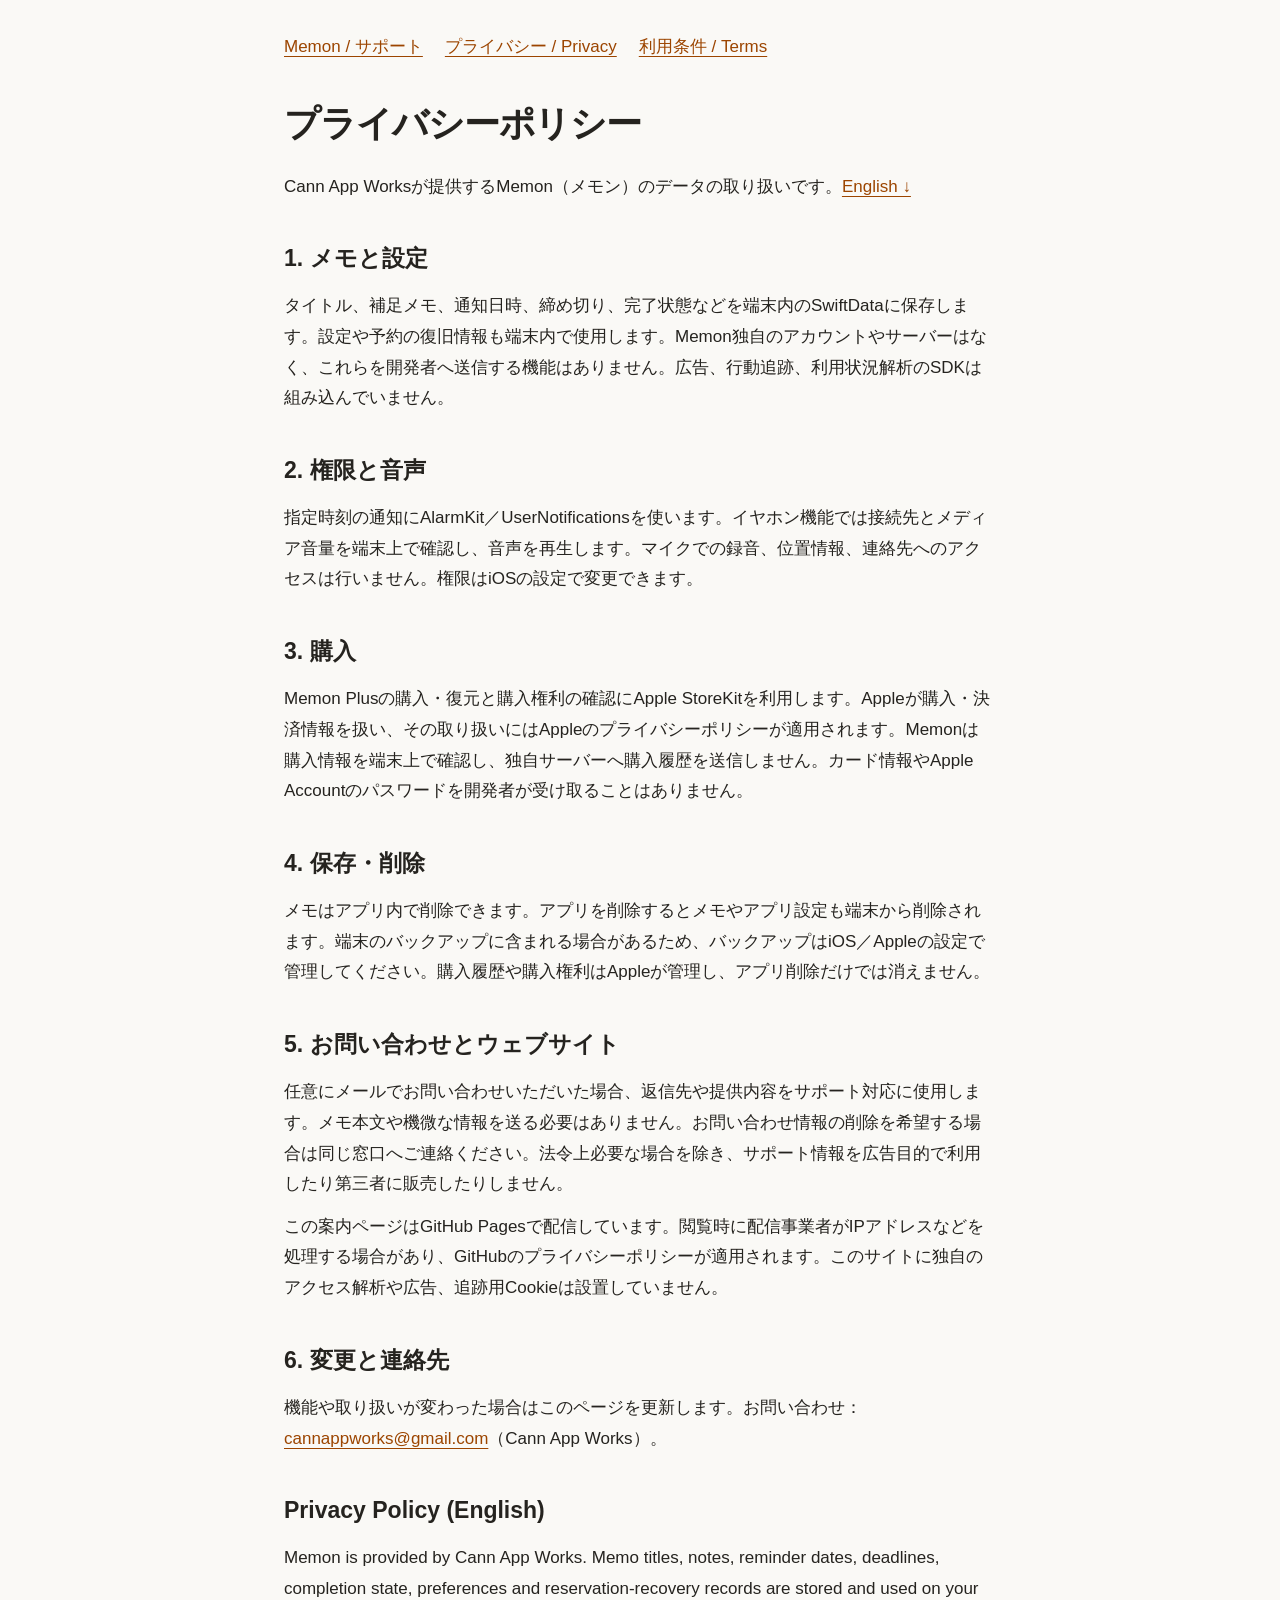
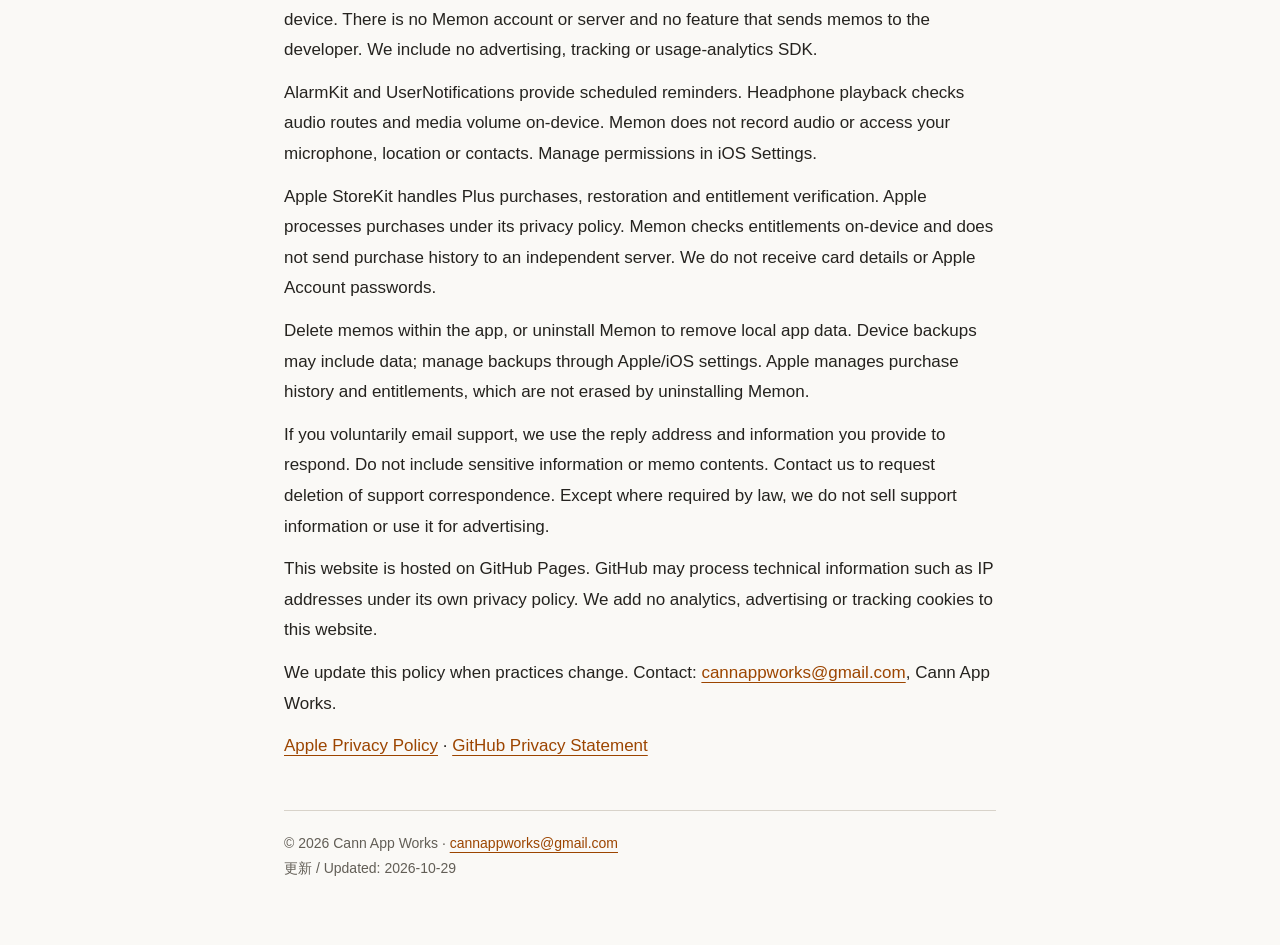
==== memon/privacy.html @ c9ca18ec "Add Memon support, privacy and usage information" ====
<!doctype html><html lang="ja"><head><meta charset="utf-8"><meta name="viewport" content="width=device-width,initial-scale=1"><title>プライバシーポリシー / Privacy Policy | Memon</title><meta name="description" content="Memon（メモン）の公式サポート・プライバシー情報。Memon support and privacy information."><link rel="stylesheet" href="style.css"></head><body><main><nav aria-label="Navigation"><a href="./">Memon / サポート</a><a href="privacy.html">プライバシー / Privacy</a><a href="terms.html">利用条件 / Terms</a></nav><h1>プライバシーポリシー</h1><p>Cann App Worksが提供するMemon（メモン）のデータの取り扱いです。<a href="#en">English ↓</a></p><h2>1. メモと設定</h2><p>タイトル、補足メモ、通知日時、締め切り、完了状態などを端末内のSwiftDataに保存します。設定や予約の復旧情報も端末内で使用します。Memon独自のアカウントやサーバーはなく、これらを開発者へ送信する機能はありません。広告、行動追跡、利用状況解析のSDKは組み込んでいません。</p><h2>2. 権限と音声</h2><p>指定時刻の通知にAlarmKit／UserNotificationsを使います。イヤホン機能では接続先とメディア音量を端末上で確認し、音声を再生します。マイクでの録音、位置情報、連絡先へのアクセスは行いません。権限はiOSの設定で変更できます。</p><h2>3. 購入</h2><p>Memon Plusの購入・復元と購入権利の確認にApple StoreKitを利用します。Appleが購入・決済情報を扱い、その取り扱いにはAppleのプライバシーポリシーが適用されます。Memonは購入情報を端末上で確認し、独自サーバーへ購入履歴を送信しません。カード情報やApple Accountのパスワードを開発者が受け取ることはありません。</p><h2>4. 保存・削除</h2><p>メモはアプリ内で削除できます。アプリを削除するとメモやアプリ設定も端末から削除されます。端末のバックアップに含まれる場合があるため、バックアップはiOS／Appleの設定で管理してください。購入履歴や購入権利はAppleが管理し、アプリ削除だけでは消えません。</p><h2>5. お問い合わせとウェブサイト</h2><p>任意にメールでお問い合わせいただいた場合、返信先や提供内容をサポート対応に使用します。メモ本文や機微な情報を送る必要はありません。お問い合わせ情報の削除を希望する場合は同じ窓口へご連絡ください。法令上必要な場合を除き、サポート情報を広告目的で利用したり第三者に販売したりしません。</p><p>この案内ページはGitHub Pagesで配信しています。閲覧時に配信事業者がIPアドレスなどを処理する場合があり、GitHubのプライバシーポリシーが適用されます。このサイトに独自のアクセス解析や広告、追跡用Cookieは設置していません。</p><h2>6. 変更と連絡先</h2><p>機能や取り扱いが変わった場合はこのページを更新します。お問い合わせ：<a href="mailto:cannappworks@gmail.com?subject=Memon%20Privacy">cannappworks@gmail.com</a>（Cann App Works）。</p>
<section id="en" lang="en"><h2>Privacy Policy (English)</h2><p>Memon is provided by Cann App Works. Memo titles, notes, reminder dates, deadlines, completion state, preferences and reservation-recovery records are stored and used on your device. There is no Memon account or server and no feature that sends memos to the developer. We include no advertising, tracking or usage-analytics SDK.</p><p>AlarmKit and UserNotifications provide scheduled reminders. Headphone playback checks audio routes and media volume on-device. Memon does not record audio or access your microphone, location or contacts. Manage permissions in iOS Settings.</p><p>Apple StoreKit handles Plus purchases, restoration and entitlement verification. Apple processes purchases under its privacy policy. Memon checks entitlements on-device and does not send purchase history to an independent server. We do not receive card details or Apple Account passwords.</p><p>Delete memos within the app, or uninstall Memon to remove local app data. Device backups may include data; manage backups through Apple/iOS settings. Apple manages purchase history and entitlements, which are not erased by uninstalling Memon.</p><p>If you voluntarily email support, we use the reply address and information you provide to respond. Do not include sensitive information or memo contents. Contact us to request deletion of support correspondence. Except where required by law, we do not sell support information or use it for advertising.</p><p>This website is hosted on GitHub Pages. GitHub may process technical information such as IP addresses under its own privacy policy. We add no analytics, advertising or tracking cookies to this website.</p><p>We update this policy when practices change. Contact: <a href="mailto:cannappworks@gmail.com?subject=Memon%20Privacy">cannappworks@gmail.com</a>, Cann App Works.</p><p><a href="https://www.apple.com/legal/privacy/">Apple Privacy Policy</a> · <a href="https://docs.github.com/en/site-policy/privacy-policies/github-general-privacy-statement">GitHub Privacy Statement</a></p></section><footer>© 2026 Cann App Works · <a href="mailto:cannappworks@gmail.com">cannappworks@gmail.com</a><br>更新 / Updated: 2026-10-29</footer></main></body></html>
---- memon/style.css ----
*{box-sizing:border-box}html{color-scheme:light dark}body{font:17px/1.8 -apple-system,BlinkMacSystemFont,"Segoe UI",sans-serif;margin:0;background:#faf9f6;color:#25231f}main{max-width:760px;margin:auto;padding:32px 24px 64px}nav{display:flex;flex-wrap:wrap;gap:8px 22px;margin:0 0 38px}a{color:#9c4500;text-underline-offset:4px}h1{font-size:36px;line-height:1.3;letter-spacing:-.03em}h2{font-size:23px;margin:36px 0 8px}p{margin:12px 0}li{margin:6px 0}.sub,footer{color:#625e56}footer{border-top:1px solid #d8d3ca;margin-top:48px;padding-top:20px;font-size:14px}section{scroll-margin-top:20px}@media(prefers-color-scheme:dark){body{background:#181818;color:#f5f2ed}a{color:#ffb979}.sub,footer{color:#c5c0b8}footer{border-color:#45413b}}
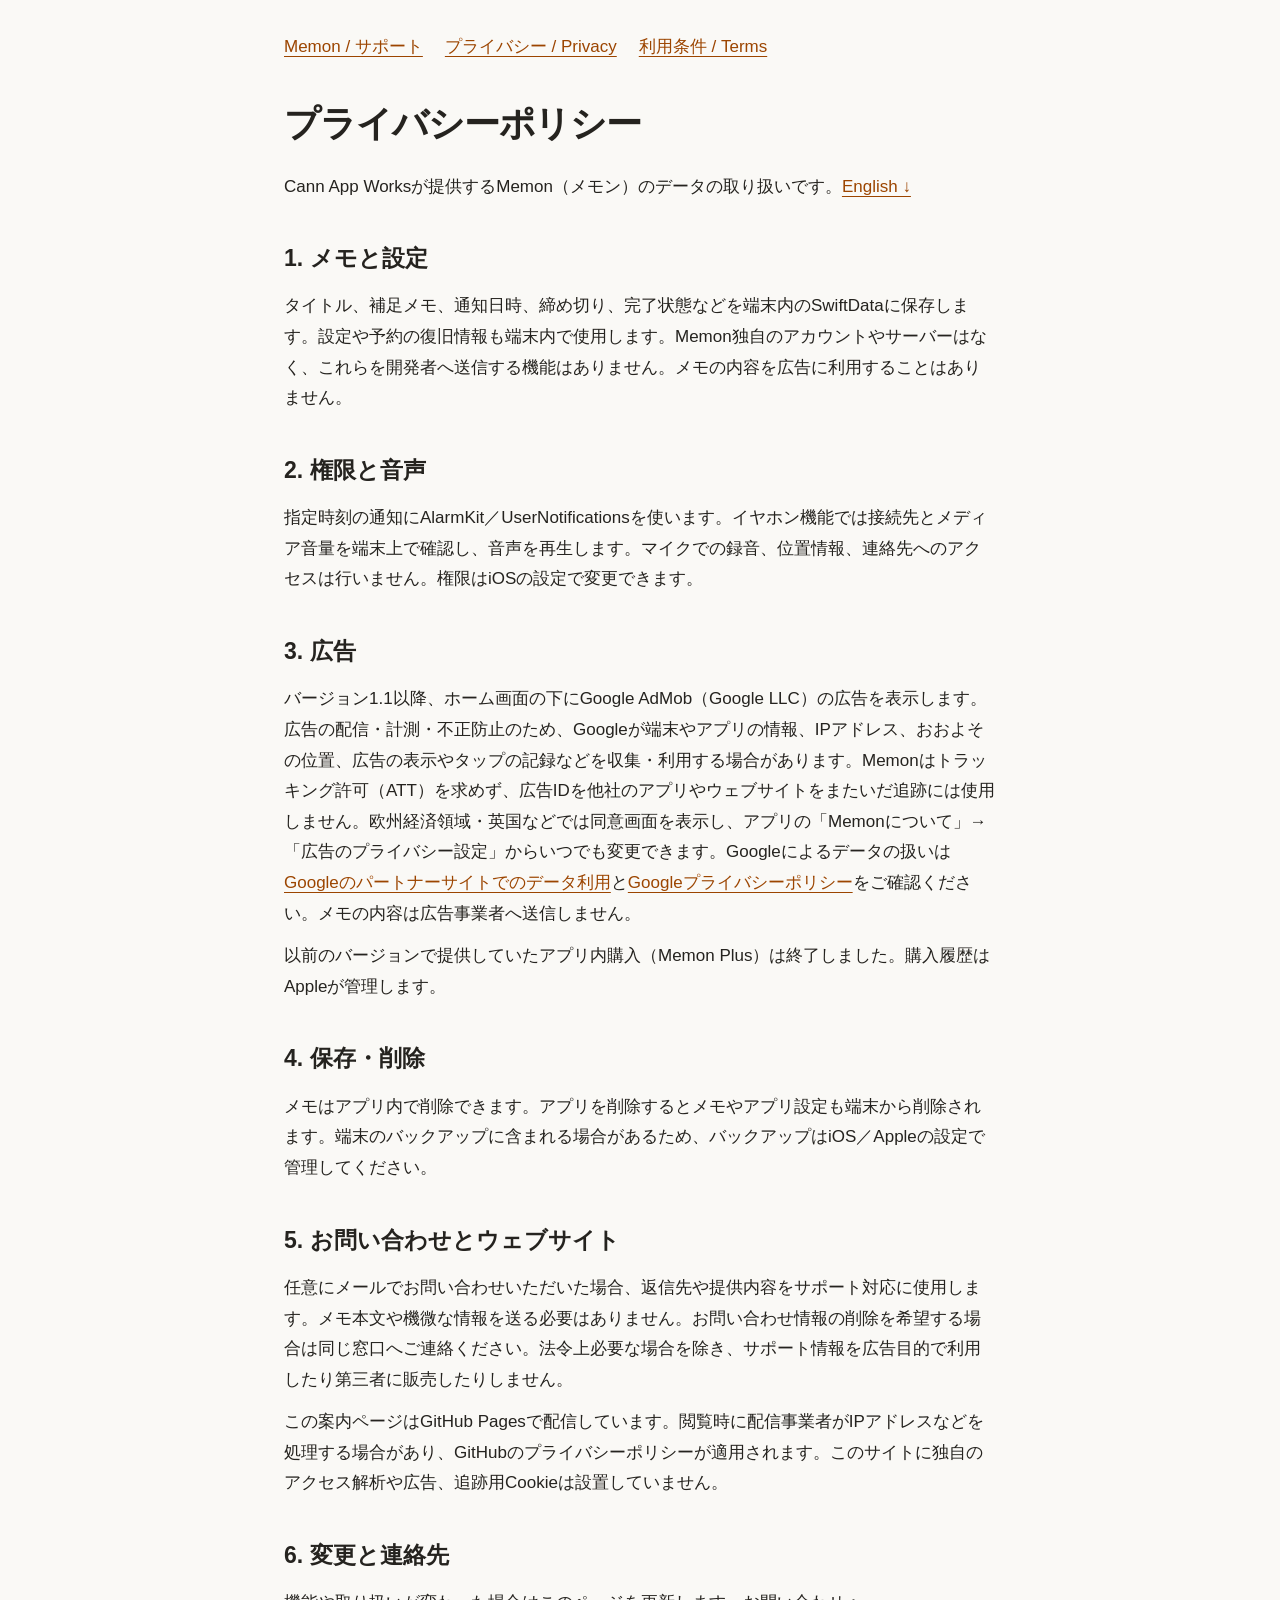
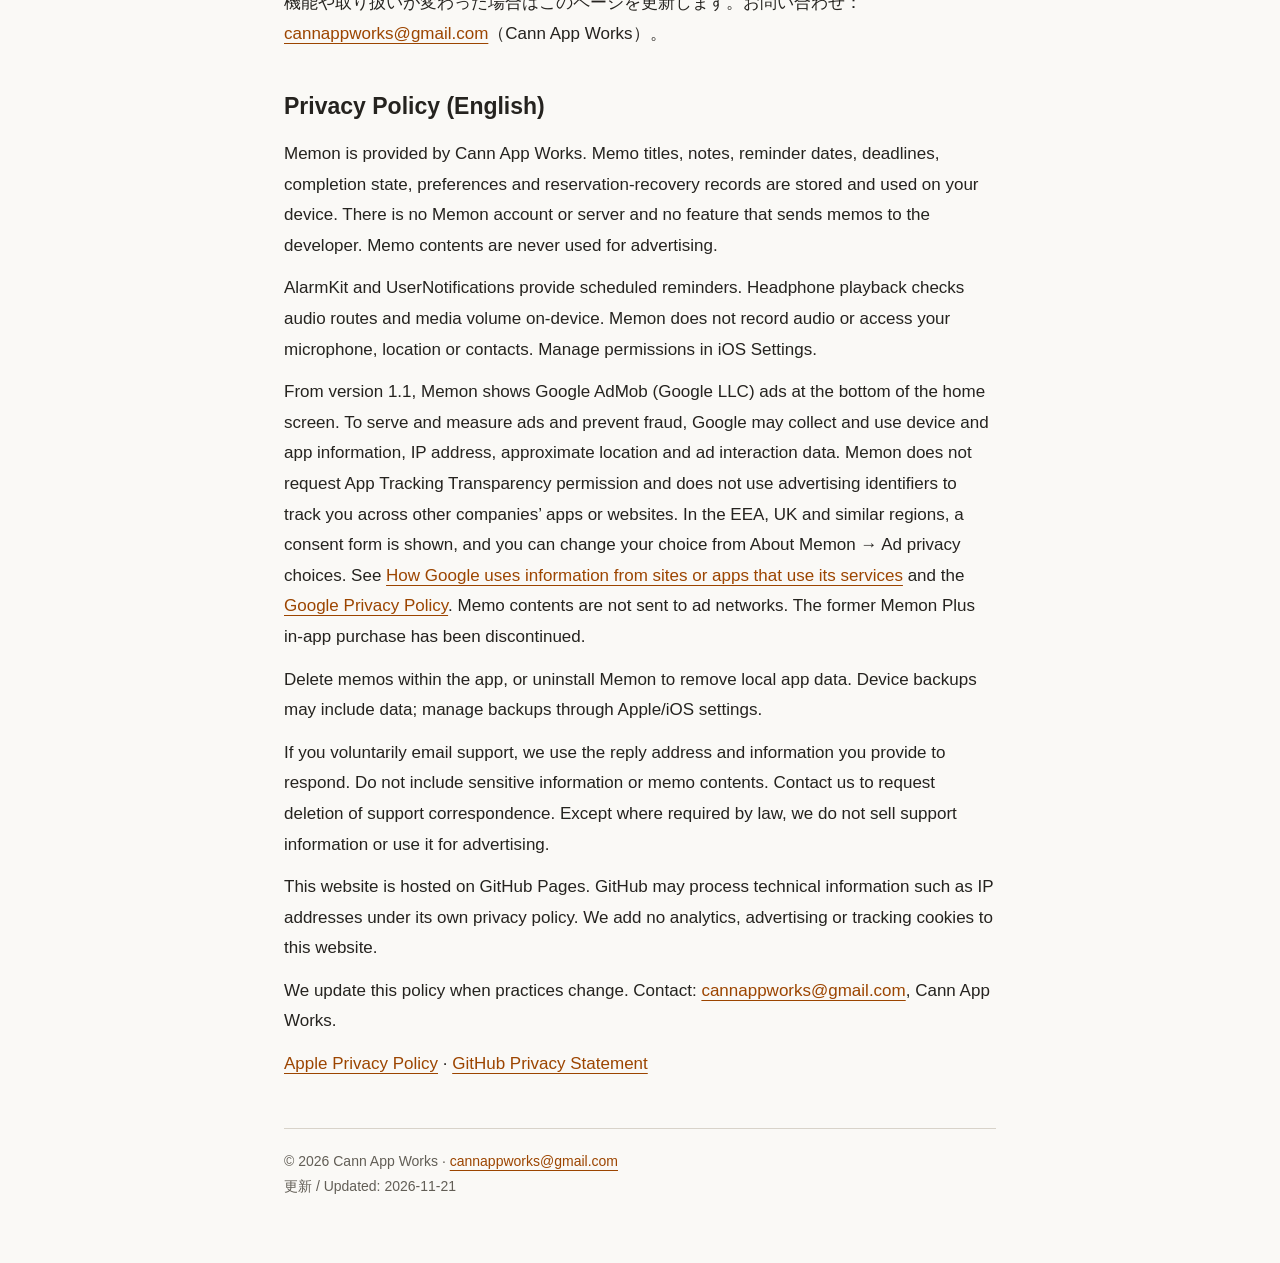
==== commit 9de49835: "Update Memon support, privacy and terms for the free ad-supported version 1.1 Co-Authored-By: Claude" ====
--- a/memon/privacy.html
+++ b/memon/privacy.html
@@ -1,2 +1,2 @@
-<!doctype html><html lang="ja"><head><meta charset="utf-8"><meta name="viewport" content="width=device-width,initial-scale=1"><title>プライバシーポリシー / Privacy Policy | Memon</title><meta name="description" content="Memon（メモン）の公式サポート・プライバシー情報。Memon support and privacy information."><link rel="stylesheet" href="style.css"></head><body><main><nav aria-label="Navigation"><a href="./">Memon / サポート</a><a href="privacy.html">プライバシー / Privacy</a><a href="terms.html">利用条件 / Terms</a></nav><h1>プライバシーポリシー</h1><p>Cann App Worksが提供するMemon（メモン）のデータの取り扱いです。<a href="#en">English ↓</a></p><h2>1. メモと設定</h2><p>タイトル、補足メモ、通知日時、締め切り、完了状態などを端末内のSwiftDataに保存します。設定や予約の復旧情報も端末内で使用します。Memon独自のアカウントやサーバーはなく、これらを開発者へ送信する機能はありません。広告、行動追跡、利用状況解析のSDKは組み込んでいません。</p><h2>2. 権限と音声</h2><p>指定時刻の通知にAlarmKit／UserNotificationsを使います。イヤホン機能では接続先とメディア音量を端末上で確認し、音声を再生します。マイクでの録音、位置情報、連絡先へのアクセスは行いません。権限はiOSの設定で変更できます。</p><h2>3. 購入</h2><p>Memon Plusの購入・復元と購入権利の確認にApple StoreKitを利用します。Appleが購入・決済情報を扱い、その取り扱いにはAppleのプライバシーポリシーが適用されます。Memonは購入情報を端末上で確認し、独自サーバーへ購入履歴を送信しません。カード情報やApple Accountのパスワードを開発者が受け取ることはありません。</p><h2>4. 保存・削除</h2><p>メモはアプリ内で削除できます。アプリを削除するとメモやアプリ設定も端末から削除されます。端末のバックアップに含まれる場合があるため、バックアップはiOS／Appleの設定で管理してください。購入履歴や購入権利はAppleが管理し、アプリ削除だけでは消えません。</p><h2>5. お問い合わせとウェブサイト</h2><p>任意にメールでお問い合わせいただいた場合、返信先や提供内容をサポート対応に使用します。メモ本文や機微な情報を送る必要はありません。お問い合わせ情報の削除を希望する場合は同じ窓口へご連絡ください。法令上必要な場合を除き、サポート情報を広告目的で利用したり第三者に販売したりしません。</p><p>この案内ページはGitHub Pagesで配信しています。閲覧時に配信事業者がIPアドレスなどを処理する場合があり、GitHubのプライバシーポリシーが適用されます。このサイトに独自のアクセス解析や広告、追跡用Cookieは設置していません。</p><h2>6. 変更と連絡先</h2><p>機能や取り扱いが変わった場合はこのページを更新します。お問い合わせ：<a href="mailto:cannappworks@gmail.com?subject=Memon%20Privacy">cannappworks@gmail.com</a>（Cann App Works）。</p>
-<section id="en" lang="en"><h2>Privacy Policy (English)</h2><p>Memon is provided by Cann App Works. Memo titles, notes, reminder dates, deadlines, completion state, preferences and reservation-recovery records are stored and used on your device. There is no Memon account or server and no feature that sends memos to the developer. We include no advertising, tracking or usage-analytics SDK.</p><p>AlarmKit and UserNotifications provide scheduled reminders. Headphone playback checks audio routes and media volume on-device. Memon does not record audio or access your microphone, location or contacts. Manage permissions in iOS Settings.</p><p>Apple StoreKit handles Plus purchases, restoration and entitlement verification. Apple processes purchases under its privacy policy. Memon checks entitlements on-device and does not send purchase history to an independent server. We do not receive card details or Apple Account passwords.</p><p>Delete memos within the app, or uninstall Memon to remove local app data. Device backups may include data; manage backups through Apple/iOS settings. Apple manages purchase history and entitlements, which are not erased by uninstalling Memon.</p><p>If you voluntarily email support, we use the reply address and information you provide to respond. Do not include sensitive information or memo contents. Contact us to request deletion of support correspondence. Except where required by law, we do not sell support information or use it for advertising.</p><p>This website is hosted on GitHub Pages. GitHub may process technical information such as IP addresses under its own privacy policy. We add no analytics, advertising or tracking cookies to this website.</p><p>We update this policy when practices change. Contact: <a href="mailto:cannappworks@gmail.com?subject=Memon%20Privacy">cannappworks@gmail.com</a>, Cann App Works.</p><p><a href="https://www.apple.com/legal/privacy/">Apple Privacy Policy</a> · <a href="https://docs.github.com/en/site-policy/privacy-policies/github-general-privacy-statement">GitHub Privacy Statement</a></p></section><footer>© 2026 Cann App Works · <a href="mailto:cannappworks@gmail.com">cannappworks@gmail.com</a><br>更新 / Updated: 2026-10-29</footer></main></body></html>+<!doctype html><html lang="ja"><head><meta charset="utf-8"><meta name="viewport" content="width=device-width,initial-scale=1"><title>プライバシーポリシー / Privacy Policy | Memon</title><meta name="description" content="Memon（メモン）の公式サポート・プライバシー情報。Memon support and privacy information."><link rel="stylesheet" href="style.css"></head><body><main><nav aria-label="Navigation"><a href="./">Memon / サポート</a><a href="privacy.html">プライバシー / Privacy</a><a href="terms.html">利用条件 / Terms</a></nav><h1>プライバシーポリシー</h1><p>Cann App Worksが提供するMemon（メモン）のデータの取り扱いです。<a href="#en">English ↓</a></p><h2>1. メモと設定</h2><p>タイトル、補足メモ、通知日時、締め切り、完了状態などを端末内のSwiftDataに保存します。設定や予約の復旧情報も端末内で使用します。Memon独自のアカウントやサーバーはなく、これらを開発者へ送信する機能はありません。メモの内容を広告に利用することはありません。</p><h2>2. 権限と音声</h2><p>指定時刻の通知にAlarmKit／UserNotificationsを使います。イヤホン機能では接続先とメディア音量を端末上で確認し、音声を再生します。マイクでの録音、位置情報、連絡先へのアクセスは行いません。権限はiOSの設定で変更できます。</p><h2>3. 広告</h2><p>バージョン1.1以降、ホーム画面の下にGoogle AdMob（Google LLC）の広告を表示します。広告の配信・計測・不正防止のため、Googleが端末やアプリの情報、IPアドレス、おおよその位置、広告の表示やタップの記録などを収集・利用する場合があります。Memonはトラッキング許可（ATT）を求めず、広告IDを他社のアプリやウェブサイトをまたいだ追跡には使用しません。欧州経済領域・英国などでは同意画面を表示し、アプリの「Memonについて」→「広告のプライバシー設定」からいつでも変更できます。Googleによるデータの扱いは<a href="https://policies.google.com/technologies/partner-sites">Googleのパートナーサイトでのデータ利用</a>と<a href="https://policies.google.com/privacy">Googleプライバシーポリシー</a>をご確認ください。メモの内容は広告事業者へ送信しません。</p><p>以前のバージョンで提供していたアプリ内購入（Memon Plus）は終了しました。購入履歴はAppleが管理します。</p><h2>4. 保存・削除</h2><p>メモはアプリ内で削除できます。アプリを削除するとメモやアプリ設定も端末から削除されます。端末のバックアップに含まれる場合があるため、バックアップはiOS／Appleの設定で管理してください。</p><h2>5. お問い合わせとウェブサイト</h2><p>任意にメールでお問い合わせいただいた場合、返信先や提供内容をサポート対応に使用します。メモ本文や機微な情報を送る必要はありません。お問い合わせ情報の削除を希望する場合は同じ窓口へご連絡ください。法令上必要な場合を除き、サポート情報を広告目的で利用したり第三者に販売したりしません。</p><p>この案内ページはGitHub Pagesで配信しています。閲覧時に配信事業者がIPアドレスなどを処理する場合があり、GitHubのプライバシーポリシーが適用されます。このサイトに独自のアクセス解析や広告、追跡用Cookieは設置していません。</p><h2>6. 変更と連絡先</h2><p>機能や取り扱いが変わった場合はこのページを更新します。お問い合わせ：<a href="mailto:cannappworks@gmail.com?subject=Memon%20Privacy">cannappworks@gmail.com</a>（Cann App Works）。</p>
+<section id="en" lang="en"><h2>Privacy Policy (English)</h2><p>Memon is provided by Cann App Works. Memo titles, notes, reminder dates, deadlines, completion state, preferences and reservation-recovery records are stored and used on your device. There is no Memon account or server and no feature that sends memos to the developer. Memo contents are never used for advertising.</p><p>AlarmKit and UserNotifications provide scheduled reminders. Headphone playback checks audio routes and media volume on-device. Memon does not record audio or access your microphone, location or contacts. Manage permissions in iOS Settings.</p><p>From version 1.1, Memon shows Google AdMob (Google LLC) ads at the bottom of the home screen. To serve and measure ads and prevent fraud, Google may collect and use device and app information, IP address, approximate location and ad interaction data. Memon does not request App Tracking Transparency permission and does not use advertising identifiers to track you across other companies’ apps or websites. In the EEA, UK and similar regions, a consent form is shown, and you can change your choice from About Memon → Ad privacy choices. See <a href="https://policies.google.com/technologies/partner-sites">How Google uses information from sites or apps that use its services</a> and the <a href="https://policies.google.com/privacy">Google Privacy Policy</a>. Memo contents are not sent to ad networks. The former Memon Plus in-app purchase has been discontinued.</p><p>Delete memos within the app, or uninstall Memon to remove local app data. Device backups may include data; manage backups through Apple/iOS settings.</p><p>If you voluntarily email support, we use the reply address and information you provide to respond. Do not include sensitive information or memo contents. Contact us to request deletion of support correspondence. Except where required by law, we do not sell support information or use it for advertising.</p><p>This website is hosted on GitHub Pages. GitHub may process technical information such as IP addresses under its own privacy policy. We add no analytics, advertising or tracking cookies to this website.</p><p>We update this policy when practices change. Contact: <a href="mailto:cannappworks@gmail.com?subject=Memon%20Privacy">cannappworks@gmail.com</a>, Cann App Works.</p><p><a href="https://www.apple.com/legal/privacy/">Apple Privacy Policy</a> · <a href="https://docs.github.com/en/site-policy/privacy-policies/github-general-privacy-statement">GitHub Privacy Statement</a></p></section><footer>© 2026 Cann App Works · <a href="mailto:cannappworks@gmail.com">cannappworks@gmail.com</a><br>更新 / Updated: 2026-11-21</footer></main></body></html>
